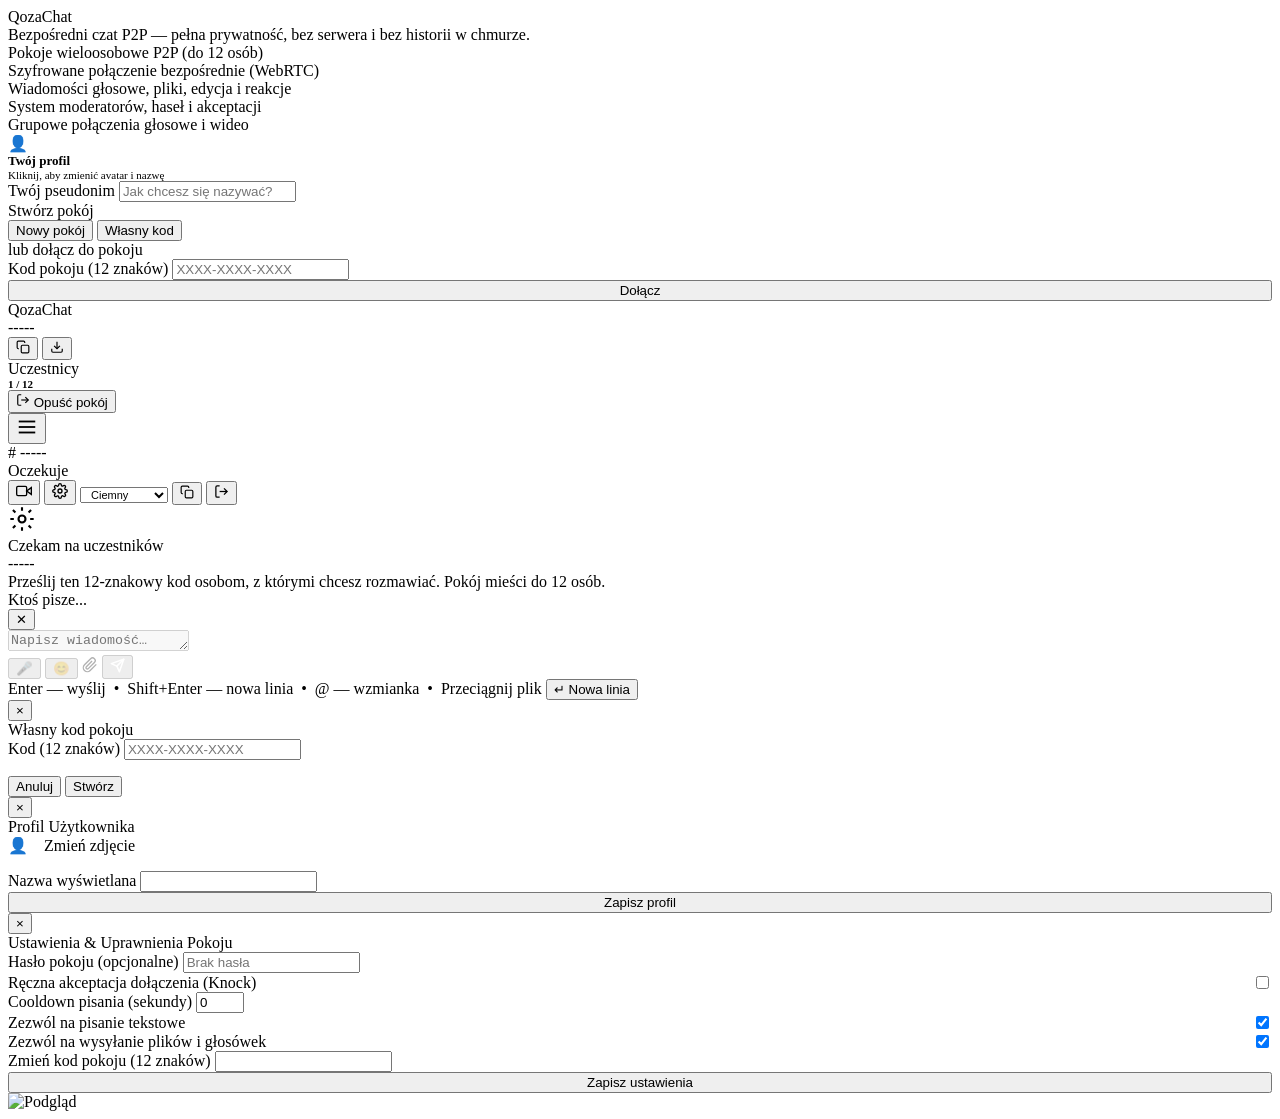
==== beta.html @ 12f235bd "Create beta.html" ====
<!DOCTYPE html>
<html lang="pl">
<head>
<meta charset="UTF-8">
<meta name="viewport" content="width=device-width, initial-scale=1.0">
<title>QozaChat – Szyfrowany Czat P2P</title>
<script src="https://unpkg.com/peerjs@1.5.4/dist/peerjs.min.js"></script>
<link href="https://fonts.googleapis.com/css2?family=Inter:wght@400;500;600;700&display=swap" rel="stylesheet">
<link rel="stylesheet" href="css/styles.css">
</head>
<body>

<!-- LOBBY SCREEN -->
<div class="screen active" id="lobby">
  <div class="lobby-bg"></div>
  <div class="lobby-inner">
    <div class="lobby-brand">
      <div class="qoza-wordmark">Qoza<span>Chat</span></div>
      <div class="qoza-sub">Bezpośredni czat P2P — pełna prywatność, bez serwera i bez historii w chmurze.</div>
      <div class="feature-list">
        <div class="feat"><div class="feat-dot"></div>Pokoje wieloosobowe P2P (do 12 osób)</div>
        <div class="feat"><div class="feat-dot"></div>Szyfrowane połączenie bezpośrednie (WebRTC)</div>
        <div class="feat"><div class="feat-dot"></div>Wiadomości głosowe, pliki, edycja i reakcje</div>
        <div class="feat"><div class="feat-dot"></div>System moderatorów, haseł i akceptacji</div>
        <div class="feat"><div class="feat-dot"></div>Grupowe połączenia głosowe i wideo</div>
      </div>
    </div>

    <div class="lobby-form">
      <div class="profile-card-setup" id="profileCardSetup">
        <div class="profile-avatar-lg" id="profileAvatarDisplay">👤</div>
        <div>
          <div style="font-size:13px;font-weight:700">Twój profil</div>
          <div style="font-size:11px;color:var(--text2)">Kliknij, aby zmienić avatar i nazwę</div>
        </div>
      </div>

      <div class="form-section">
        <label class="form-label">Twój pseudonim</label>
        <input class="field" id="nameInput" type="text" placeholder="Jak chcesz się nazywać?" maxlength="20" autocomplete="off">
      </div>

      <div class="form-section">
        <label class="form-label">Stwórz pokój</label>
        <div class="row-gap">
          <button class="btn btn-acc" id="createBtn">Nowy pokój</button>
          <button class="btn btn-ghost" id="createNamedBtn">Własny kod</button>
        </div>
      </div>

      <div class="form-divider">lub dołącz do pokoju</div>

      <div class="form-section">
        <label class="form-label">Kod pokoju (12 znaków)</label>
        <input class="field field-code" id="roomInput" type="text" placeholder="XXXX-XXXX-XXXX" maxlength="14" autocomplete="off">
      </div>
      <button class="btn btn-ghost" id="joinBtn" style="width:100%">Dołącz</button>

      <div id="savedRoomsSection" style="display:none">
        <div class="form-divider">zapisane pokoje</div>
        <div class="saved-rooms" id="savedRoomsList"></div>
      </div>

      <div class="status-box" id="statusBox"></div>
    </div>
  </div>
</div>

<!-- CHAT SCREEN -->
<div class="screen" id="chat">
  <div class="mobile-overlay" id="mobileOverlay"></div>

  <!-- Sidebar -->
  <aside class="sidebar" id="sidebar">
    <div class="sb-head">
      <div class="sb-wordmark">Qoza<span>Chat</span></div>
      <div class="room-pill">
        <div class="room-pill-code" id="sbRoomCode">-----</div>
        <div class="room-pill-actions">
          <button class="icon-btn" id="copyCodeBtn" title="Kopiuj kod pokoju">
            <svg width="14" height="14" fill="none" stroke="currentColor" stroke-width="2" viewBox="0 0 24 24"><rect x="9" y="9" width="13" height="13" rx="2"/><path d="M5 15H4a2 2 0 0 1-2-2V4a2 2 0 0 1 2-2h9a2 2 0 0 1 2 2v1"/></svg>
          </button>
          <button class="icon-btn" id="exportBtn" title="Eksportuj historię">
            <svg width="14" height="14" fill="none" stroke="currentColor" stroke-width="2" viewBox="0 0 24 24"><path d="M21 15v4a2 2 0 0 1-2 2H5a2 2 0 0 1-2-2v-4"/><polyline points="7 10 12 15 17 10"/><line x1="12" y1="15" x2="12" y2="3"/></svg>
          </button>
        </div>
      </div>
    </div>

    <div class="sb-body">
      <div class="sb-section-header">
        <div class="sb-section-label">Uczestnicy</div>
        <div style="font-size:11px;color:var(--text3);font-weight:600" id="userCountBadge">1 / 12</div>
      </div>
      <div id="userList"></div>
    </div>

    <div class="sb-foot">
      <button class="leave-btn" id="leaveBtn">
        <svg width="14" height="14" fill="none" stroke="currentColor" stroke-width="2" viewBox="0 0 24 24"><path d="M9 21H5a2 2 0 0 1-2-2V5a2 2 0 0 1 2-2h4"/><polyline points="16 17 21 12 16 7"/><line x1="21" y1="12" x2="9" y2="12"/></svg>
        Opuść pokój
      </button>
    </div>
  </aside>

  <!-- Main Chat Area -->
  <div class="chat-main">
    <div class="chat-topbar">
      <div class="chat-topbar-left">
        <button class="sidebar-toggle" id="sidebarToggleBtn" title="Menu">
          <svg width="22" height="22" fill="none" stroke="currentColor" stroke-width="2" viewBox="0 0 24 24"><line x1="3" y1="12" x2="21" y2="12"/><line x1="3" y1="6" x2="21" y2="6"/><line x1="3" y1="18" x2="21" y2="18"/></svg>
        </button>
        <div class="chat-room-label" id="chatRoomLabel"># -----</div>
        <div class="status-badge badge-wait" id="statusBadge">
          <div class="dot connecting"></div> Oczekuje
        </div>
      </div>

      <div class="topbar-actions">
        <button class="icon-btn" id="callBtn" title="Połączenie głosowe/wideo">
          <svg width="16" height="16" fill="none" stroke="currentColor" stroke-width="2" viewBox="0 0 24 24"><path d="M23 7l-7 5 7 5V7z"/><rect x="1" y="5" width="15" height="14" rx="2" ry="2"/></svg>
        </button>

        <button class="icon-btn" id="roomSettingsBtn" title="Ustawienia pokoju">
          <svg width="16" height="16" fill="none" stroke="currentColor" stroke-width="2" viewBox="0 0 24 24"><circle cx="12" cy="12" r="3"/><path d="M19.4 15a1.65 1.65 0 0 0 .33 1.82l.06.06a2 2 0 0 1 0 2.83 2 2 0 0 1-2.83 0l-.06-.06a1.65 1.65 0 0 0-1.82-.33 1.65 1.65 0 0 0-1 1.51V21a2 2 0 0 1-2 2 2 2 0 0 1-2-2v-.09A1.65 1.65 0 0 0 9 19.4a1.65 1.65 0 0 0-1.82.33l-.06.06a2 2 0 0 1-2.83 0 2 2 0 0 1 0-2.83l.06-.06a1.65 1.65 0 0 0 .33-1.82 1.65 1.65 0 0 0-1.51-1H3a2 2 0 0 1-2-2 2 2 0 0 1 2-2h.09A1.65 1.65 0 0 0 4.6 9a1.65 1.65 0 0 0-.33-1.82l-.06-.06a2 2 0 0 1 0-2.83 2 2 0 0 1 2.83 0l.06.06a1.65 1.65 0 0 0 1.82.33H9a1.65 1.65 0 0 0 1-1.51V3a2 2 0 0 1 2-2 2 2 0 0 1 2 2v.09a1.65 1.65 0 0 0 1 1.51 1.65 1.65 0 0 0 1.82-.33l.06-.06a2 2 0 0 1 2.83 0 2 2 0 0 1 0 2.83l-.06.06a1.65 1.65 0 0 0-.33 1.82V9a1.65 1.65 0 0 0 1.51 1H21a2 2 0 0 1 2 2 2 2 0 0 1-2 2h-.09a1.65 1.65 0 0 0-1.51 1z"/></svg>
        </button>

        <select id="themeSelect" class="icon-btn" style="width:auto;padding:0 6px;font-size:11px" title="Motyw">
          <option value="default">Ciemny</option>
          <option value="midnight">Midnight</option>
          <option value="cyberpunk">Cyberpunk</option>
        </select>

        <button class="icon-btn" id="mobileCopyBtn" title="Kopiuj kod">
          <svg width="14" height="14" fill="none" stroke="currentColor" stroke-width="2" viewBox="0 0 24 24"><rect x="9" y="9" width="13" height="13" rx="2"/><path d="M5 15H4a2 2 0 0 1-2-2V4a2 2 0 0 1 2-2h9a2 2 0 0 1 2 2v1"/></svg>
        </button>

        <button class="icon-btn" id="mobileLeaveBtn" title="Opuść" style="color:var(--red)">
          <svg width="15" height="15" fill="none" stroke="currentColor" stroke-width="2" viewBox="0 0 24 24"><path d="M9 21H5a2 2 0 0 1-2-2V5a2 2 0 0 1 2-2h4"/><polyline points="16 17 21 12 16 7"/><line x1="21" y1="12" x2="9" y2="12"/></svg>
        </button>
      </div>
    </div>

    <!-- Video Grid Overlay -->
    <div class="video-grid" id="videoGrid"></div>

    <!-- Waiting Pane -->
    <div class="waiting-pane" id="waitingPane">
      <div class="waiting-graphic">
        <svg width="28" height="28" fill="none" stroke="currentColor" stroke-width="1.8" viewBox="0 0 24 24"><circle cx="12" cy="12" r="3"/><path d="M12 2v3M12 19v3M4.22 4.22l2.12 2.12M17.66 17.66l2.12 2.12M2 12h3M19 12h3M4.22 19.78l2.12-2.12M17.66 6.34l2.12-2.12"/></svg>
      </div>
      <div class="waiting-title">Czekam na uczestników</div>
      <div class="waiting-code-hint" id="waitingCode">-----</div>
      <div class="waiting-hint">Prześlij ten 12-znakowy kod osobom, z którymi chcesz rozmawiać. Pokój mieści do 12 osób.</div>
    </div>

    <!-- Typing Indicator Bar -->
    <div class="typing-bar" id="typingBar">
      <div class="typing-dots"><div class="td"></div><div class="td"></div><div class="td"></div></div>
      <span id="typingLabel">Ktoś pisze...</span>
    </div>

    <!-- Messages Container -->
    <div class="msgs" id="msgs" style="display:none"></div>

    <!-- Mentions Dropdown -->
    <div class="mentions-dropdown" id="mentionsDropdown"></div>

    <!-- Input Zone -->
    <div class="input-zone">
      <div class="reply-banner hidden" id="replyBanner">
        <span class="reply-text" id="replyText"></span>
        <button class="reply-close" id="replyClose">✕</button>
      </div>

      <div class="input-bar">
        <textarea class="chat-textarea" id="chatInput" placeholder="Napisz wiadomość… (użyj @ do wzmianki)" rows="1" disabled></textarea>

        <div class="input-actions">
          <button class="ia-btn" id="recordBtn" title="Nagraj głosówkę" disabled>🎤</button>
          <button class="ia-btn" id="emojiBtn" title="Emoji" disabled>😊</button>
          <label class="ia-btn" id="fileLabel" title="Wyślij plik" style="cursor:pointer;opacity:0.3;pointer-events:none">
            <svg width="16" height="16" fill="none" stroke="currentColor" stroke-width="2" viewBox="0 0 24 24"><path d="M21.44 11.05l-9.19 9.19a6 6 0 0 1-8.49-8.49l9.19-9.19a4 4 0 0 1 5.66 5.66L9.41 17.41a2 2 0 0 1-2.83-2.83l8.49-8.48"/></svg>
            <input type="file" id="fileInput" style="display:none" multiple>
          </label>

          <button class="send-btn" id="sendBtn" disabled>
            <svg width="15" height="15" fill="none" stroke="#fff" stroke-width="2.5" stroke-linecap="round" stroke-linejoin="round" viewBox="0 0 24 24"><line x1="22" y1="2" x2="11" y2="13"/><polygon points="22 2 15 22 11 13 2 9 22 2"/></svg>
          </button>
        </div>
      </div>

      <div class="input-hint">
        <span>Enter — wyślij &nbsp;•&nbsp; Shift+Enter — nowa linia &nbsp;•&nbsp; @ — wzmianka &nbsp;•&nbsp; Przeciągnij plik</span>
        <button class="mobile-newline-btn" id="mobileNewlineBtn">↵ Nowa linia</button>
      </div>
    </div>
  </div>
</div>

<!-- Custom Room Code Modal -->
<div class="modal-backdrop" id="customCodeModal">
  <div class="modal">
    <button class="modal-close" id="customCodeClose">×</button>
    <div class="modal-title">Własny kod pokoju</div>
    <label class="form-label">Kod (12 znaków)</label>
    <input class="field field-code" id="customCodeInput" type="text" placeholder="XXXX-XXXX-XXXX" maxlength="14" style="margin-bottom:16px">
    <div class="row-gap">
      <button class="btn btn-ghost" id="customCodeCancel">Anuluj</button>
      <button class="btn btn-acc" id="customCodeConfirm">Stwórz</button>
    </div>
    <div class="status-box" id="customCodeStatus"></div>
  </div>
</div>

<!-- User Profile Setup Modal -->
<div class="modal-backdrop" id="profileModal">
  <div class="modal">
    <button class="modal-close" id="profileModalClose">×</button>
    <div class="modal-title">Profil Użytkownika</div>
    <div style="display:flex;align-items:center;gap:16px;margin-bottom:16px">
      <div class="profile-avatar-lg" id="profileModalAvatarPrev">👤</div>
      <label class="btn btn-ghost" style="cursor:pointer">
        Zmień zdjęcie
        <input type="file" id="profileAvatarUpload" accept="image/*" style="display:none">
      </label>
    </div>
    <div class="form-section">
      <label class="form-label">Nazwa wyświetlana</label>
      <input class="field" id="profileNameInput" type="text" maxlength="20">
    </div>
    <button class="btn btn-acc" id="saveProfileBtn" style="width:100%">Zapisz profil</button>
  </div>
</div>

<!-- Room Settings & Permissions Modal -->
<div class="modal-backdrop" id="roomSettingsModal">
  <div class="modal">
    <button class="modal-close" id="roomSettingsClose">×</button>
    <div class="modal-title">Ustawienia & Uprawnienia Pokoju</div>
    
    <div class="form-section">
      <label class="form-label">Hasło pokoju (opcjonalne)</label>
      <input class="field" id="settingPassword" type="password" placeholder="Brak hasła">
    </div>

    <div class="form-section" style="display:flex;align-items:center;justify-content:space-between">
      <label class="form-label" style="margin:0">Ręczna akceptacja dołączenia (Knock)</label>
      <input type="checkbox" id="settingRequireApproval">
    </div>

    <div class="form-section">
      <label class="form-label">Cooldown pisania (sekundy)</label>
      <input class="field" id="settingSlowMode" type="number" min="0" max="60" value="0">
    </div>

    <div class="form-section" style="display:flex;align-items:center;justify-content:space-between">
      <label class="form-label" style="margin:0">Zezwól na pisanie tekstowe</label>
      <input type="checkbox" id="settingAllowText" checked>
    </div>

    <div class="form-section" style="display:flex;align-items:center;justify-content:space-between">
      <label class="form-label" style="margin:0">Zezwól na wysyłanie plików i głosówek</label>
      <input type="checkbox" id="settingAllowMedia" checked>
    </div>

    <div class="form-section">
      <label class="form-label">Zmień kod pokoju (12 znaków)</label>
      <input class="field field-code" id="settingNewCode" type="text" maxlength="14">
    </div>

    <button class="btn btn-acc" id="saveRoomSettingsBtn" style="width:100%">Zapisz ustawienia</button>
  </div>
</div>

<!-- Lightbox Modal -->
<div class="lightbox" id="lightbox">
  <img id="lightboxImg" src="" alt="Podgląd">
</div>

<!-- Emoji Picker Popup -->
<div class="emoji-picker" id="emojiPicker" style="display:none"></div>

<!-- Toast Alert -->
<div class="toast" id="toast"></div>

<!-- Scripts -->
<script src="js/config.js"></script>
<script src="js/db.js"></script>
<script src="js/permissions.js"></script>
<script src="js/webrtc.js"></script>
<script src="js/messages.js"></script>
<script src="js/audio.js"></script>
<script src="js/calls.js"></script>
<script src="js/ui.js"></script>
<script src="js/app.js"></script>
</body>
</html>
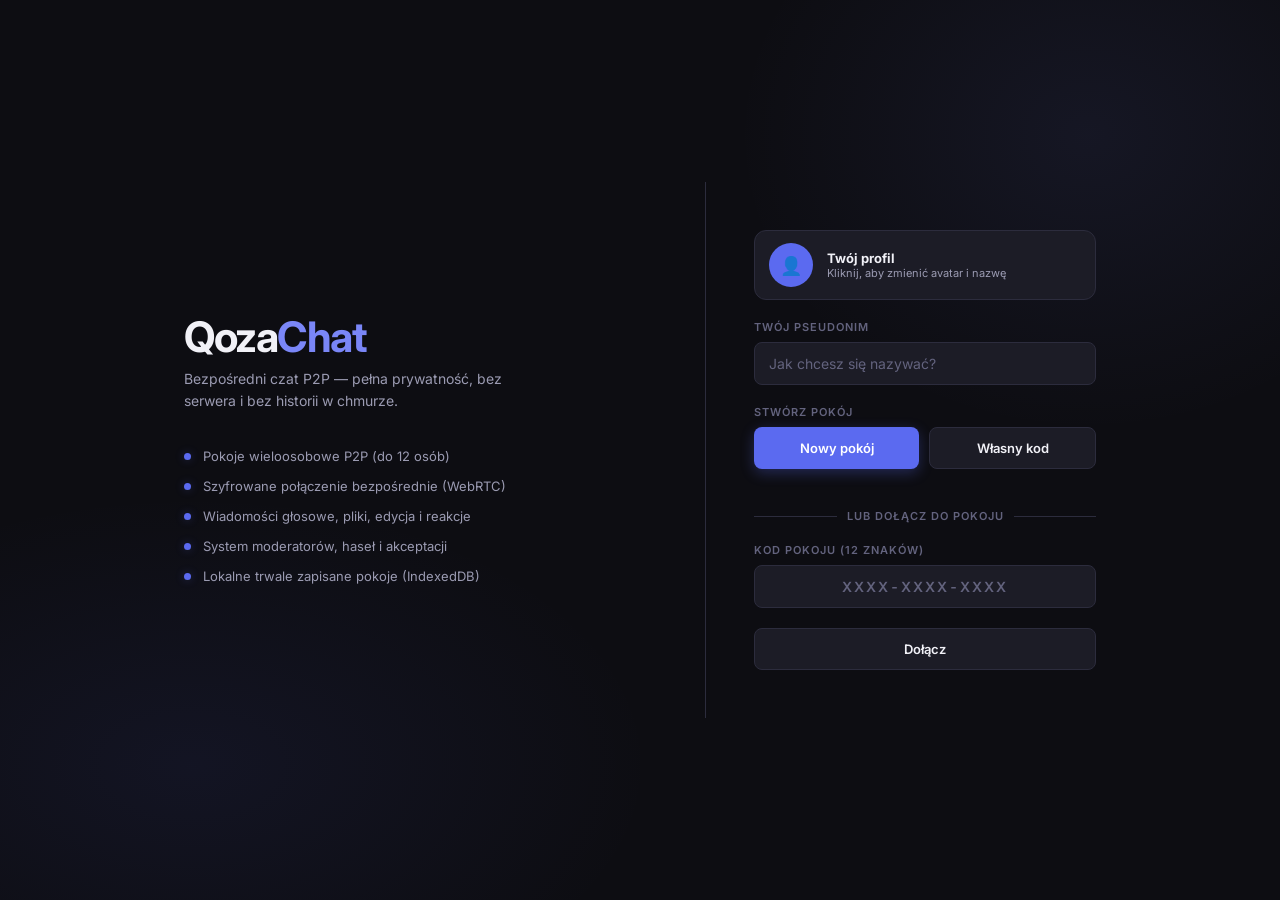
==== commit c2d923f5: "Update beta.html" ====
--- a/beta.html
+++ b/beta.html
@@ -2,7 +2,7 @@
 <html lang="pl">
 <head>
 <meta charset="UTF-8">
-<meta name="viewport" content="width=device-width, initial-scale=1.0">
+<meta name="viewport" content="width=device-width, initial-scale=1.0, maximum-scale=1.0, user-scalable=no">
 <title>QozaChat – Szyfrowany Czat P2P</title>
 <script src="https://unpkg.com/peerjs@1.5.4/dist/peerjs.min.js"></script>
 <link href="https://fonts.googleapis.com/css2?family=Inter:wght@400;500;600;700&display=swap" rel="stylesheet">
@@ -22,7 +22,7 @@
         <div class="feat"><div class="feat-dot"></div>Szyfrowane połączenie bezpośrednie (WebRTC)</div>
         <div class="feat"><div class="feat-dot"></div>Wiadomości głosowe, pliki, edycja i reakcje</div>
         <div class="feat"><div class="feat-dot"></div>System moderatorów, haseł i akceptacji</div>
-        <div class="feat"><div class="feat-dot"></div>Grupowe połączenia głosowe i wideo</div>
+        <div class="feat"><div class="feat-dot"></div>Lokalne trwale zapisane pokoje (IndexedDB)</div>
       </div>
     </div>
 
@@ -96,6 +96,9 @@
     </div>
 
     <div class="sb-foot">
+      <button class="btn btn-danger" id="deleteRoomBtn" style="display:none;width:100%;margin-bottom:6px">
+        🗑️ Usuń pokój
+      </button>
       <button class="leave-btn" id="leaveBtn">
         <svg width="14" height="14" fill="none" stroke="currentColor" stroke-width="2" viewBox="0 0 24 24"><path d="M9 21H5a2 2 0 0 1-2-2V5a2 2 0 0 1 2-2h4"/><polyline points="16 17 21 12 16 7"/><line x1="21" y1="12" x2="9" y2="12"/></svg>
         Opuść pokój
@@ -112,37 +115,22 @@
         </button>
         <div class="chat-room-label" id="chatRoomLabel"># -----</div>
         <div class="status-badge badge-wait" id="statusBadge">
-          <div class="dot connecting"></div> Oczekuje
+          <div class="dot connecting"></div> Online
         </div>
       </div>
 
       <div class="topbar-actions">
-        <button class="icon-btn" id="callBtn" title="Połączenie głosowe/wideo">
-          <svg width="16" height="16" fill="none" stroke="currentColor" stroke-width="2" viewBox="0 0 24 24"><path d="M23 7l-7 5 7 5V7z"/><rect x="1" y="5" width="15" height="14" rx="2" ry="2"/></svg>
-        </button>
-
         <button class="icon-btn" id="roomSettingsBtn" title="Ustawienia pokoju">
           <svg width="16" height="16" fill="none" stroke="currentColor" stroke-width="2" viewBox="0 0 24 24"><circle cx="12" cy="12" r="3"/><path d="M19.4 15a1.65 1.65 0 0 0 .33 1.82l.06.06a2 2 0 0 1 0 2.83 2 2 0 0 1-2.83 0l-.06-.06a1.65 1.65 0 0 0-1.82-.33 1.65 1.65 0 0 0-1 1.51V21a2 2 0 0 1-2 2 2 2 0 0 1-2-2v-.09A1.65 1.65 0 0 0 9 19.4a1.65 1.65 0 0 0-1.82.33l-.06.06a2 2 0 0 1-2.83 0 2 2 0 0 1 0-2.83l.06-.06a1.65 1.65 0 0 0 .33-1.82 1.65 1.65 0 0 0-1.51-1H3a2 2 0 0 1-2-2 2 2 0 0 1 2-2h.09A1.65 1.65 0 0 0 4.6 9a1.65 1.65 0 0 0-.33-1.82l-.06-.06a2 2 0 0 1 0-2.83 2 2 0 0 1 2.83 0l.06.06a1.65 1.65 0 0 0 1.82.33H9a1.65 1.65 0 0 0 1-1.51V3a2 2 0 0 1 2-2 2 2 0 0 1 2 2v.09a1.65 1.65 0 0 0 1 1.51 1.65 1.65 0 0 0 1.82-.33l.06-.06a2 2 0 0 1 2.83 0 2 2 0 0 1 0 2.83l-.06.06a1.65 1.65 0 0 0-.33 1.82V9a1.65 1.65 0 0 0 1.51 1H21a2 2 0 0 1 2 2 2 2 0 0 1-2 2h-.09a1.65 1.65 0 0 0-1.51 1z"/></svg>
         </button>
 
-        <select id="themeSelect" class="icon-btn" style="width:auto;padding:0 6px;font-size:11px" title="Motyw">
+        <select id="themeSelect" class="icon-btn" style="width:auto;padding:0 4px;font-size:11px" title="Motyw">
           <option value="default">Ciemny</option>
           <option value="midnight">Midnight</option>
           <option value="cyberpunk">Cyberpunk</option>
         </select>
-
-        <button class="icon-btn" id="mobileCopyBtn" title="Kopiuj kod">
-          <svg width="14" height="14" fill="none" stroke="currentColor" stroke-width="2" viewBox="0 0 24 24"><rect x="9" y="9" width="13" height="13" rx="2"/><path d="M5 15H4a2 2 0 0 1-2-2V4a2 2 0 0 1 2-2h9a2 2 0 0 1 2 2v1"/></svg>
-        </button>
-
-        <button class="icon-btn" id="mobileLeaveBtn" title="Opuść" style="color:var(--red)">
-          <svg width="15" height="15" fill="none" stroke="currentColor" stroke-width="2" viewBox="0 0 24 24"><path d="M9 21H5a2 2 0 0 1-2-2V5a2 2 0 0 1 2-2h4"/><polyline points="16 17 21 12 16 7"/><line x1="21" y1="12" x2="9" y2="12"/></svg>
-        </button>
-      </div>
-    </div>
-
-    <!-- Video Grid Overlay -->
-    <div class="video-grid" id="videoGrid"></div>
+      </div>
+    </div>
 
     <!-- Waiting Pane -->
     <div class="waiting-pane" id="waitingPane">
@@ -154,23 +142,28 @@
       <div class="waiting-hint">Prześlij ten 12-znakowy kod osobom, z którymi chcesz rozmawiać. Pokój mieści do 12 osób.</div>
     </div>
 
-    <!-- Typing Indicator Bar -->
+    <!-- Messages Container -->
+    <div class="msgs" id="msgs" style="display:none"></div>
+
+    <!-- Mentions Dropdown -->
+    <div class="mentions-dropdown" id="mentionsDropdown"></div>
+
+    <!-- Typing Indicator Bar (Right Above Input Zone) -->
     <div class="typing-bar" id="typingBar">
       <div class="typing-dots"><div class="td"></div><div class="td"></div><div class="td"></div></div>
       <span id="typingLabel">Ktoś pisze...</span>
     </div>
 
-    <!-- Messages Container -->
-    <div class="msgs" id="msgs" style="display:none"></div>
-
-    <!-- Mentions Dropdown -->
-    <div class="mentions-dropdown" id="mentionsDropdown"></div>
-
     <!-- Input Zone -->
-    <div class="input-zone">
+    <div class="input-zone" id="inputZone">
       <div class="reply-banner hidden" id="replyBanner">
         <span class="reply-text" id="replyText"></span>
         <button class="reply-close" id="replyClose">✕</button>
+      </div>
+
+      <div class="reply-banner hidden" id="editBanner" style="border-left-color: var(--yellow);">
+        <span class="reply-text" id="editText" style="color: var(--yellow);"></span>
+        <button class="reply-close" id="editClose">✕</button>
       </div>
 
       <div class="input-bar">
@@ -191,7 +184,7 @@
       </div>
 
       <div class="input-hint">
-        <span>Enter — wyślij &nbsp;•&nbsp; Shift+Enter — nowa linia &nbsp;•&nbsp; @ — wzmianka &nbsp;•&nbsp; Przeciągnij plik</span>
+        <span>Enter — wyślij &nbsp;•&nbsp; Shift+Enter — nowa linia &nbsp;•&nbsp; @ — wzmianka</span>
         <button class="mobile-newline-btn" id="mobileNewlineBtn">↵ Nowa linia</button>
       </div>
     </div>
@@ -233,6 +226,32 @@
   </div>
 </div>
 
+<!-- Custom Password Entry Modal -->
+<div class="modal-backdrop" id="passwordModal">
+  <div class="modal">
+    <button class="modal-close" id="passwordModalClose">×</button>
+    <div class="modal-title">Wymagane hasło</div>
+    <div style="font-size:13px;color:var(--text2);margin-bottom:12px">Ten pokój jest zabezpieczony hasłem. Wpisz hasło, aby dołączyć:</div>
+    <input class="field" id="passwordModalInput" type="password" placeholder="Hasło pokoju" style="margin-bottom:16px">
+    <div class="row-gap">
+      <button class="btn btn-ghost" id="passwordCancelBtn">Anuluj</button>
+      <button class="btn btn-acc" id="passwordConfirmBtn">Dołącz</button>
+    </div>
+  </div>
+</div>
+
+<!-- Custom Knock Approval Modal -->
+<div class="modal-backdrop" id="knockModal">
+  <div class="modal">
+    <div class="modal-title">Prośba o dołączenie</div>
+    <div style="font-size:14px;color:var(--text);margin-bottom:16px" id="knockUserLabel">Ktoś chce dołączyć do pokoju.</div>
+    <div class="row-gap">
+      <button class="btn btn-danger" id="knockRejectBtn">Odrzuć</button>
+      <button class="btn btn-acc" id="knockAcceptBtn">Zaakceptuj</button>
+    </div>
+  </div>
+</div>
+
 <!-- Room Settings & Permissions Modal -->
 <div class="modal-backdrop" id="roomSettingsModal">
   <div class="modal">
@@ -278,7 +297,10 @@
   <img id="lightboxImg" src="" alt="Podgląd">
 </div>
 
-<!-- Emoji Picker Popup -->
+<!-- Floating Reaction Picker Popover -->
+<div class="emoji-picker" id="reactionPickerModal" style="display:none"></div>
+
+<!-- Emoji Picker Popup for Input -->
 <div class="emoji-picker" id="emojiPicker" style="display:none"></div>
 
 <!-- Toast Alert -->
@@ -291,7 +313,6 @@
 <script src="js/webrtc.js"></script>
 <script src="js/messages.js"></script>
 <script src="js/audio.js"></script>
-<script src="js/calls.js"></script>
 <script src="js/ui.js"></script>
 <script src="js/app.js"></script>
 </body>
--- a/css/styles.css
+++ b/css/styles.css
@@ -0,0 +1,660 @@
+*,*::before,*::after{box-sizing:border-box;margin:0;padding:0}
+
+:root {
+  --bg0: #0d0d12;
+  --bg1: #13131a;
+  --bg2: #1c1c26;
+  --bg3: #262636;
+  --border: #2c2c3d;
+  --border-subtle: #232330;
+  --border2: #3f3f5a;
+  --acc: #5b6af0;
+  --acc2: #7a86f7;
+  --acc-dim: rgba(91,106,240,0.15);
+  --acc-glow: rgba(91,106,240,0.3);
+  --text: #f1f1f7;
+  --text2: #9b9bb2;
+  --text3: #63637e;
+  --green: #4ade80;
+  --red: #f87171;
+  --yellow: #fbbf24;
+  --r: 12px;
+  --r-sm: 8px;
+  --r-lg: 18px;
+  --r-xl: 24px;
+  --r-pill: 999px;
+}
+
+body.theme-midnight {
+  --bg0: #080b14;
+  --bg1: #0e1322;
+  --bg2: #161d33;
+  --bg3: #202a48;
+  --border: #273356;
+  --acc: #3b82f6;
+  --acc2: #60a5fa;
+  --acc-dim: rgba(59,130,246,0.15);
+  --acc-glow: rgba(59,130,246,0.3);
+}
+
+body.theme-cyberpunk {
+  --bg0: #0f051d;
+  --bg1: #18092e;
+  --bg2: #240d47;
+  --bg3: #351566;
+  --border: #4a1d8a;
+  --acc: #d946ef;
+  --acc2: #f0abfc;
+  --acc-dim: rgba(217,70,239,0.18);
+  --acc-glow: rgba(217,70,239,0.35);
+}
+
+html,body{height:100%;font-family:'Inter',system-ui,-apple-system,sans-serif;background:var(--bg0);color:var(--text);overflow:hidden;-webkit-font-smoothing:antialiased}
+
+.screen{display:none;height:100vh}
+.screen.active{display:flex}
+
+#lobby {
+  align-items:stretch;
+  justify-content:center;
+  position:relative;
+  overflow-y:auto;
+}
+
+.lobby-bg {
+  position:absolute;inset:0;
+  background:
+    radial-gradient(ellipse 60% 50% at 15% 85%, rgba(91,106,240,0.08) 0%, transparent 60%),
+    radial-gradient(ellipse 50% 60% at 85% 15%, rgba(122,134,247,0.08) 0%, transparent 55%);
+  pointer-events:none;
+}
+
+.lobby-inner {
+  display:flex;align-items:stretch;width:100%;max-width:960px;
+  margin:auto;padding:24px;position:relative;z-index:1;
+}
+
+.lobby-brand {
+  flex:1;display:flex;flex-direction:column;justify-content:center;
+  padding:64px 56px 64px 0;
+  border-right:1px solid var(--border);
+}
+
+.qoza-wordmark {
+  font-size:42px;font-weight:700;letter-spacing:-1.5px;color:var(--text);
+  line-height:1;margin-bottom:10px;
+}
+.qoza-wordmark span { color:var(--acc2); }
+
+.qoza-sub {
+  font-size:14px;color:var(--text2);font-weight:400;
+  line-height:1.6;max-width:320px;margin-bottom:36px;
+}
+
+.feature-list { display:flex;flex-direction:column;gap:14px; }
+.feat { display:flex;align-items:center;gap:12px;font-size:13px;color:var(--text2); }
+.feat-dot {
+  width:7px;height:7px;border-radius:50%;background:var(--acc);flex-shrink:0;
+  box-shadow:0 0 10px var(--acc-glow);
+}
+
+.lobby-form {
+  width:390px;flex-shrink:0;
+  display:flex;flex-direction:column;justify-content:center;
+  padding:48px 0 48px 48px;
+}
+
+.profile-card-setup {
+  display:flex;align-items:center;gap:14px;
+  background:var(--bg2);border:1px solid var(--border);
+  padding:12px 14px;border-radius:var(--r);margin-bottom:20px;
+  cursor:pointer;transition:border-color 0.2s;
+}
+.profile-card-setup:hover{border-color:var(--acc)}
+.profile-avatar-lg {
+  width:44px;height:44px;border-radius:50%;background:var(--acc);
+  display:flex;align-items:center;justify-content:center;
+  font-size:18px;font-weight:700;color:#fff;overflow:hidden;flex-shrink:0;
+}
+.profile-avatar-lg img {width:100%;height:100%;object-fit:cover}
+
+.form-section { margin-bottom:20px; }
+.form-label {
+  font-size:11px;font-weight:600;text-transform:uppercase;
+  letter-spacing:1px;color:var(--text3);margin-bottom:8px;display:block;
+}
+
+.field {
+  width:100%;background:var(--bg2);border:1px solid var(--border);
+  border-radius:var(--r-sm);padding:12px 14px;color:var(--text);
+  font-family:inherit;font-size:14px;outline:none;
+  transition:border-color 0.2s,box-shadow 0.2s;
+}
+.field:focus {
+  border-color:var(--acc);
+  box-shadow:0 0 0 3px var(--acc-dim);
+}
+.field::placeholder{color:var(--text3)}
+
+.field-code {
+  font-variant-numeric:tabular-nums;
+  letter-spacing:2px;font-size:14px;text-transform:uppercase;
+  font-weight:600;text-align:center;
+}
+
+.row-gap { display:flex;gap:10px; }
+
+.btn {
+  flex:1;padding:12px 18px;border:none;border-radius:var(--r-sm);
+  font-family:inherit;font-size:13px;font-weight:600;cursor:pointer;
+  transition:all 0.18s ease;display:flex;align-items:center;justify-content:center;gap:7px;
+  white-space:nowrap;user-select:none;
+}
+.btn-acc {
+  background:var(--acc);color:#fff;
+  box-shadow:0 4px 14px var(--acc-glow);
+}
+.btn-acc:hover{background:var(--acc2);transform:translateY(-1px);box-shadow:0 6px 18px var(--acc-glow)}
+.btn-acc:active{transform:none}
+.btn-ghost {
+  background:var(--bg2);color:var(--text);border:1px solid var(--border);
+}
+.btn-ghost:hover{border-color:var(--acc);color:var(--acc2);background:var(--acc-dim)}
+.btn-danger {
+  background:rgba(248,113,113,0.15);color:var(--red);border:1px solid rgba(248,113,113,0.3);
+}
+.btn-danger:hover{background:rgba(248,113,113,0.25)}
+
+.form-divider {
+  display:flex;align-items:center;gap:10px;
+  color:var(--text3);font-size:11px;font-weight:600;text-transform:uppercase;
+  letter-spacing:1px;margin:20px 0;
+}
+.form-divider::before,.form-divider::after{content:'';flex:1;height:1px;background:var(--border)}
+
+.saved-rooms { margin-top:0;display:flex;flex-direction:column;gap:6px }
+.saved-room-item {
+  display:flex;align-items:center;justify-content:space-between;
+  padding:10px 14px;background:var(--bg2);border:1px solid var(--border);
+  border-radius:var(--r-sm);cursor:pointer;transition:all 0.15s;
+}
+.saved-room-item:hover{border-color:var(--acc);background:var(--bg3)}
+.saved-room-code{font-size:13px;font-weight:700;letter-spacing:1px;color:var(--acc2)}
+.saved-room-name{font-size:12px;color:var(--text2);margin-top:2px}
+.saved-room-del{
+  background:none;border:none;color:var(--text3);cursor:pointer;
+  padding:4px;border-radius:4px;transition:color 0.15s;font-size:16px;line-height:1;
+}
+.saved-room-del:hover{color:var(--red)}
+
+.status-box {
+  margin-top:16px;padding:11px 14px;border-radius:var(--r-sm);
+  font-size:13px;display:none;line-height:1.4;
+}
+.status-box.info{display:block;background:var(--acc-dim);border:1px solid rgba(91,106,240,0.3);color:var(--acc2)}
+.status-box.error{display:block;background:rgba(248,113,113,0.1);border:1px solid rgba(248,113,113,0.3);color:var(--red)}
+
+#chat{flex-direction:row;width:100%;height:100vh;position:relative}
+
+.sidebar {
+  width:290px;min-width:290px;background:var(--bg1);
+  border-right:1px solid var(--border);display:flex;flex-direction:column;
+  z-index:20;transition:transform 0.3s ease;
+}
+
+.sb-head { padding:18px 16px;border-bottom:1px solid var(--border); }
+.sb-wordmark{ font-size:17px;font-weight:700;letter-spacing:-0.5px;color:var(--text);margin-bottom:14px; }
+.sb-wordmark span{color:var(--acc2)}
+
+.room-pill {
+  background:var(--bg2);border:1px solid var(--border);border-radius:var(--r-sm);
+  padding:8px 12px;display:flex;align-items:center;justify-content:space-between;
+}
+.room-pill-code{ font-size:12px;font-weight:700;letter-spacing:1px;color:var(--acc2);overflow:hidden;text-overflow:ellipsis; }
+.room-pill-actions{display:flex;gap:4px;flex-shrink:0}
+.icon-btn{
+  background:none;border:none;color:var(--text2);cursor:pointer;
+  width:28px;height:28px;border-radius:6px;display:flex;align-items:center;justify-content:center;
+  transition:all 0.15s;
+}
+.icon-btn:hover{color:var(--text);background:var(--bg3)}
+
+.sb-body{flex:1;overflow-y:auto;padding:16px}
+.sb-section-header{display:flex;align-items:center;justify-content:space-between;margin-bottom:10px}
+.sb-section-label{font-size:11px;font-weight:600;text-transform:uppercase;letter-spacing:1px;color:var(--text3)}
+
+.user-row{
+  display:flex;align-items:center;gap:10px;padding:8px 10px;
+  border-radius:var(--r-sm);margin-bottom:4px;position:relative;
+  transition:background 0.15s;
+}
+.user-row:hover{background:var(--bg2)}
+.user-row.me{background:var(--acc-dim)}
+
+.avatar{
+  width:34px;height:34px;border-radius:50%;
+  display:flex;align-items:center;justify-content:center;
+  font-size:13px;font-weight:700;flex-shrink:0;color:#fff;
+  overflow:hidden;background:var(--acc);position:relative;
+}
+.avatar img{width:100%;height:100%;object-fit:cover}
+
+.user-details{flex:1;min-width:0}
+.user-uname-row{display:flex;align-items:center;gap:6px}
+.user-uname{font-size:13px;font-weight:600;white-space:nowrap;overflow:hidden;text-overflow:ellipsis}
+.role-badge{
+  font-size:9px;padding:1px 5px;border-radius:4px;font-weight:700;text-transform:uppercase;
+}
+.role-owner{background:rgba(251,191,36,0.2);color:var(--yellow);border:1px solid rgba(251,191,36,0.4)}
+.role-admin{background:rgba(122,134,247,0.2);color:var(--acc2);border:1px solid rgba(122,134,247,0.4)}
+
+.user-state{font-size:11px;color:var(--text3);display:flex;align-items:center;gap:5px;margin-top:2px}
+
+.user-mod-actions{
+  display:none;position:absolute;right:8px;top:50%;transform:translateY(-50%);
+  background:var(--bg2);border:1px solid var(--border);border-radius:6px;padding:2px;gap:2px;
+}
+.user-row:hover .user-mod-actions{display:flex}
+
+.dot{width:6px;height:6px;border-radius:50%;background:var(--text3);flex-shrink:0}
+.dot.on{background:var(--green);box-shadow:0 0 6px rgba(74,222,128,0.6)}
+.dot.connecting{background:var(--yellow);animation:blink 1s infinite}
+.dot.muted{background:var(--red)}
+
+@keyframes blink{0%,100%{opacity:1}50%{opacity:0.3}}
+
+.sb-foot{padding:14px 16px;border-top:1px solid var(--border);display:flex;flex-direction:column;gap:8px}
+.leave-btn{
+  width:100%;padding:10px;background:transparent;
+  border:1px solid rgba(248,113,113,0.25);border-radius:var(--r-sm);
+  color:var(--red);font-family:inherit;font-size:13px;font-weight:600;cursor:pointer;
+  transition:all 0.15s;display:flex;align-items:center;justify-content:center;gap:8px;
+}
+.leave-btn:hover{background:rgba(248,113,113,0.1);border-color:var(--red)}
+
+.chat-main{flex:1;display:flex;flex-direction:column;min-width:0;background:var(--bg0);position:relative}
+
+.chat-topbar{
+  padding:12px 20px;border-bottom:1px solid var(--border);
+  display:flex;align-items:center;justify-content:space-between;
+  background:var(--bg1);flex-shrink:0;z-index:5;
+}
+.chat-topbar-left{display:flex;align-items:center;gap:10px}
+.sidebar-toggle{display:none;background:none;border:none;color:var(--text);cursor:pointer;padding:4px}
+
+.chat-room-label{font-size:15px;font-weight:700;color:var(--text);letter-spacing:0.5px}
+
+.status-badge{
+  font-size:12px;padding:4px 10px;border-radius:var(--r-pill);font-weight:500;
+  display:flex;align-items:center;gap:6px;
+}
+.badge-ok{background:rgba(74,222,128,0.12);border:1px solid rgba(74,222,128,0.3);color:var(--green)}
+.badge-wait{background:rgba(251,191,36,0.12);border:1px solid rgba(251,191,36,0.3);color:var(--yellow)}
+.badge-off{background:rgba(248,113,113,0.12);border:1px solid rgba(248,113,113,0.3);color:var(--red)}
+
+.topbar-actions{display:flex;gap:6px;align-items:center}
+
+.waiting-pane{
+  flex:1;display:flex;flex-direction:column;align-items:center;justify-content:center;
+  gap:16px;color:var(--text2);text-align:center;padding:40px 20px;
+}
+.waiting-pane.hidden{display:none}
+.waiting-graphic{
+  width:68px;height:68px;border-radius:50%;border:2px dashed var(--border2);
+  display:flex;align-items:center;justify-content:center;color:var(--acc2);
+  animation:spin 12s linear infinite;
+}
+@keyframes spin{to{transform:rotate(360deg)}}
+.waiting-title{font-size:16px;font-weight:600;color:var(--text)}
+.waiting-hint{font-size:13px;color:var(--text2);max-width:340px;line-height:1.5}
+.waiting-code-hint{
+  font-family:monospace;font-size:18px;font-weight:700;
+  letter-spacing:2px;color:var(--acc2);
+  background:var(--acc-dim);padding:10px 20px;border-radius:var(--r-sm);
+  border:1px solid rgba(91,106,240,0.3);user-select:all;
+}
+
+.video-grid {
+  display:none;grid-template-columns:repeat(auto-fit, minmax(200px, 1fr));gap:10px;
+  padding:12px 16px;background:var(--bg1);border-bottom:1px solid var(--border);
+  max-height:240px;overflow-y:auto;
+}
+.video-grid.active { display:grid; }
+.video-card {
+  position:relative;background:#000;border-radius:var(--r-sm);overflow:hidden;
+  aspect-ratio:16/9;border:1px solid var(--border);
+}
+.video-card video { width:100%;height:100%;object-fit:cover; }
+.video-label {
+  position:absolute;bottom:6px;left:8px;background:rgba(0,0,0,0.6);
+  padding:2px 8px;border-radius:4px;font-size:11px;color:#fff;
+}
+
+.typing-bar {
+  display:none;align-items:center;gap:8px;padding:6px 20px;
+  background:var(--bg1);border-top:1px solid var(--border);
+  font-size:12px;color:var(--acc2);font-weight:500;
+}
+.typing-bar.active { display:flex; }
+.typing-bar-avatars { display:flex;gap:-6px; }
+
+.msgs{
+  flex:1;overflow-y:auto;padding:20px;
+  display:flex;flex-direction:column;gap:12px;
+}
+.msgs::-webkit-scrollbar{width:5px}
+.msgs::-webkit-scrollbar-thumb{background:var(--border);border-radius:4px}
+
+.sys-msg{
+  text-align:center;font-size:12px;color:var(--text3);padding:8px 0;
+  display:flex;align-items:center;gap:12px;margin:4px 0;
+}
+.sys-msg::before,.sys-msg::after{content:'';flex:1;height:1px;background:var(--border)}
+
+.msg-group{
+  display:flex;flex-direction:column;max-width:100%;
+  animation:popIn 0.2s cubic-bezier(0.16,1,0.3,1) both;
+}
+@keyframes popIn{from{opacity:0;transform:translateY(6px)}to{opacity:1;transform:translateY(0)}}
+
+.msg-group.mine{align-items:flex-end}
+.msg-group.theirs{align-items:flex-start}
+
+.msg-header{
+  font-size:11px;color:var(--text3);padding:0 4px;margin-bottom:4px;
+  display:flex;align-items:center;gap:8px;
+}
+.msg-author{color:var(--text2);font-weight:600}
+.edited-tag{font-style:italic;opacity:0.8;font-size:10px}
+
+.bubble-wrap{
+  position:relative;display:flex;align-items:center;gap:6px;max-width:80%;
+}
+.msg-group.mine .bubble-wrap{flex-direction:row-reverse}
+
+.bubble-actions{
+  opacity:0;visibility:hidden;gap:2px;
+  position:relative;
+  background:var(--bg2);border:1px solid var(--border);border-radius:var(--r-sm);
+  padding:2px;box-shadow:0 4px 12px rgba(0,0,0,0.3);
+  transition:opacity 0.15s ease, visibility 0.15s;
+  flex-shrink:0;
+}
+.bubble-wrap:hover .bubble-actions,
+.bubble-wrap.touch-active .bubble-actions {opacity:1;visibility:visible}
+
+.bact{
+  background:none;border:none;color:var(--text2);cursor:pointer;
+  width:26px;height:26px;border-radius:4px;
+  display:flex;align-items:center;justify-content:center;font-size:12px;
+  transition:all 0.15s;
+}
+.bact:hover{color:var(--text);background:var(--bg3)}
+.bact.del:hover{color:var(--red);background:rgba(248,113,113,0.15)}
+
+.bubble{
+  padding:10px 14px;border-radius:var(--r);
+  font-size:14px;line-height:1.5;word-break:break-word;
+  box-shadow:0 2px 6px rgba(0,0,0,0.15);
+}
+.msg-group.mine .bubble{
+  background:var(--acc);color:#fff;
+  border-bottom-right-radius:2px;
+}
+.msg-group.theirs .bubble{
+  background:var(--bg2);color:var(--text);
+  border:1px solid var(--border);border-bottom-left-radius:2px;
+}
+
+.mention-tag {
+  background:rgba(251,191,36,0.25);color:var(--yellow);
+  padding:1px 6px;border-radius:4px;font-weight:600;
+}
+
+.msg-highlight {
+  animation:highlightGlow 1.5s ease;
+}
+@keyframes highlightGlow {
+  0%{box-shadow:0 0 0 3px var(--acc2)}
+  100%{box-shadow:none}
+}
+
+.msg-deleted{
+  font-size:13px;color:var(--text3);font-style:italic;
+  padding:8px 12px;background:var(--bg2);border-radius:var(--r-sm);
+  border:1px dashed var(--border);
+}
+
+.reactions-bar{
+  display:flex;gap:4px;flex-wrap:wrap;margin-top:4px;
+}
+.msg-group.mine .reactions-bar{justify-content:flex-end}
+.msg-group.theirs .reactions-bar{justify-content:flex-start}
+
+.reaction-chip{
+  display:flex;align-items:center;gap:4px;font-size:12px;
+  background:var(--bg2);border:1px solid var(--border);
+  border-radius:var(--r-pill);padding:2px 8px;cursor:pointer;
+  transition:all 0.15s;user-select:none;
+}
+.reaction-chip:hover,.reaction-chip.mine{
+  border-color:var(--acc);background:var(--acc-dim);
+}
+.reaction-chip .cnt{color:var(--text2);font-size:11px;font-weight:600}
+
+.audio-bubble {
+  display:flex;align-items:center;gap:10px;
+  background:var(--bg2);border:1px solid var(--border);border-radius:var(--r);
+  padding:10px 14px;min-width:240px;
+}
+.audio-play-btn {
+  width:36px;height:36px;border-radius:50%;background:var(--acc);border:none;
+  color:#fff;cursor:pointer;display:flex;align-items:center;justify-content:center;
+  flex-shrink:0;transition:transform 0.15s;
+}
+.audio-play-btn:hover{transform:scale(1.05)}
+.audio-wave {
+  flex:1;height:24px;display:flex;align-items:center;gap:2px;
+}
+.audio-bar {
+  flex:1;height:100%;background:var(--border2);border-radius:2px;
+  transition:height 0.1s, background 0.1s;
+}
+.audio-bar.active { background:var(--acc2); }
+.audio-time { font-size:11px;color:var(--text2);min-width:32px;text-align:right; }
+
+.file-bubble{
+  display:flex;align-items:center;gap:12px;
+  background:var(--bg2);border:1px solid var(--border);border-radius:var(--r);
+  padding:10px 14px;min-width:220px;max-width:320px;
+}
+.file-icon{
+  width:40px;height:40px;border-radius:10px;background:var(--acc-dim);
+  display:flex;align-items:center;justify-content:center;font-size:20px;flex-shrink:0;
+}
+.file-info{min-width:0;flex:1}
+.file-name{font-size:13px;font-weight:600;white-space:nowrap;overflow:hidden;text-overflow:ellipsis}
+.file-size{font-size:11px;color:var(--text2);margin-top:2px}
+
+.img-bubble{
+  max-width:300px;border-radius:var(--r);overflow:hidden;cursor:pointer;
+  border:1px solid var(--border);background:var(--bg2);
+}
+.img-bubble img{width:100%;max-height:350px;object-fit:cover;display:block;transition:opacity 0.2s}
+.img-bubble img:hover{opacity:0.9}
+
+.poll-bubble {
+  background:var(--bg2);border:1px solid var(--border);border-radius:var(--r);
+  padding:14px;min-width:260px;display:flex;flex-direction:column;gap:10px;
+}
+.poll-title { font-weight:700;font-size:14px; }
+.poll-option {
+  display:flex;align-items:center;justify-content:space-between;
+  padding:8px 12px;background:var(--bg1);border:1px solid var(--border);
+  border-radius:var(--r-sm);cursor:pointer;position:relative;overflow:hidden;
+}
+.poll-option-fill {
+  position:absolute;left:0;top:0;bottom:0;background:var(--acc-dim);
+  transition:width 0.3s ease;z-index:0;
+}
+.poll-option-text { position:relative;z-index:1;font-size:13px; }
+.poll-option-cnt { position:relative;z-index:1;font-size:12px;font-weight:700;color:var(--acc2); }
+
+.input-zone{
+  padding:12px 20px 14px;border-top:1px solid var(--border);
+  background:var(--bg1);flex-shrink:0;position:relative;
+}
+
+.reply-banner{
+  display:flex;align-items:center;justify-content:space-between;
+  background:var(--bg2);border-left:3px solid var(--acc);
+  border-radius:0 var(--r-sm) var(--r-sm) 0;padding:8px 12px;
+  font-size:12px;color:var(--text2);margin-bottom:10px;
+}
+.reply-banner.hidden{display:none}
+.reply-text{flex:1;white-space:nowrap;overflow:hidden;text-overflow:ellipsis;margin-right:10px}
+.reply-close{background:none;border:none;color:var(--text3);cursor:pointer;font-size:16px}
+.reply-close:hover{color:var(--red)}
+
+.input-bar{
+  display:flex;align-items:center;gap:8px;
+  background:var(--bg2);border:1px solid var(--border);border-radius:var(--r);
+  padding:6px 12px;transition:border-color 0.18s,box-shadow 0.18s;
+  min-height:48px;
+}
+.input-bar:focus-within{border-color:var(--acc);box-shadow:0 0 0 3px var(--acc-dim)}
+
+.chat-textarea{
+  flex:1;background:none;border:none;outline:none;color:var(--text);
+  font-family:inherit;font-size:14px;resize:none;line-height:1.4;
+  max-height:120px;overflow-y:auto;padding:6px 0;margin:0;
+  display:block;vertical-align:middle;
+}
+.chat-textarea::placeholder{color:var(--text3)}
+.chat-textarea::-webkit-scrollbar{width:4px}
+.chat-textarea::-webkit-scrollbar-thumb{background:var(--border)}
+
+.input-actions{display:flex;align-items:center;gap:4px;flex-shrink:0}
+.ia-btn{
+  background:none;border:none;color:var(--text2);cursor:pointer;
+  width:32px;height:32px;border-radius:6px;
+  display:flex;align-items:center;justify-content:center;font-size:16px;
+  transition:all 0.15s;
+}
+.ia-btn:hover{color:var(--text);background:var(--bg3)}
+.ia-btn:disabled{opacity:0.3;cursor:not-allowed}
+.ia-btn.recording { color:var(--red);animation:blink 1s infinite; }
+
+.send-btn{
+  width:36px;height:36px;border-radius:8px;border:none;
+  background:var(--acc);color:#fff;cursor:pointer;display:flex;align-items:center;justify-content:center;
+  transition:all 0.18s;box-shadow:0 2px 10px var(--acc-glow);flex-shrink:0;
+}
+.send-btn:hover{background:var(--acc2);transform:scale(1.04)}
+.send-btn:active{transform:scale(0.96)}
+.send-btn:disabled{opacity:0.3;cursor:not-allowed;transform:none;box-shadow:none}
+
+.input-hint{font-size:11px;color:var(--text3);margin-top:6px;display:flex;justify-content:space-between;align-items:center}
+.mobile-newline-btn{display:none;background:none;border:none;color:var(--acc2);font-size:11px;cursor:pointer}
+
+.mentions-dropdown {
+  position:absolute;bottom:100%;left:20px;right:20px;
+  background:var(--bg2);border:1px solid var(--border);border-radius:var(--r-sm);
+  max-height:160px;overflow-y:auto;box-shadow:0 -8px 24px rgba(0,0,0,0.5);
+  display:none;flex-direction:column;z-index:100;
+}
+.mentions-dropdown.active { display:flex; }
+.mention-item {
+  padding:8px 12px;display:flex;align-items:center;gap:10px;
+  cursor:pointer;font-size:13px;transition:background 0.12s;
+}
+.mention-item:hover { background:var(--bg3); }
+
+.emoji-picker{
+  position:absolute;bottom:85px;right:20px;
+  background:var(--bg2);border:1px solid var(--border);border-radius:var(--r);
+  padding:10px;display:flex;gap:6px;flex-wrap:wrap;width:220px;
+  box-shadow:0 12px 32px rgba(0,0,0,0.6);z-index:100;
+  animation:popIn 0.15s ease;
+}
+.ep-em{
+  width:32px;height:32px;border-radius:6px;border:none;background:none;
+  font-size:18px;cursor:pointer;display:flex;align-items:center;justify-content:center;
+  transition:background 0.12s;
+}
+.ep-em:hover{background:var(--bg3)}
+
+.modal-backdrop{
+  display:none;position:fixed;inset:0;background:rgba(0,0,0,0.75);
+  z-index:200;align-items:center;justify-content:center;backdrop-filter:blur(4px);padding:16px;
+}
+.modal-backdrop.open{display:flex}
+.modal{
+  background:var(--bg2);border:1px solid var(--border);border-radius:var(--r-xl);
+  padding:24px;width:100%;max-width:420px;
+  box-shadow:0 20px 50px rgba(0,0,0,0.7);animation:popIn 0.2s ease;
+  max-height:90vh;overflow-y:auto;
+}
+.modal-title{font-size:17px;font-weight:700;margin-bottom:16px}
+.modal-close{
+  float:right;background:none;border:none;color:var(--text2);
+  cursor:pointer;font-size:20px;margin-top:-4px;
+}
+.modal-close:hover{color:var(--text)}
+
+.tab-nav { display:flex;gap:4px;border-bottom:1px solid var(--border);margin-bottom:16px; }
+.tab-btn {
+  padding:8px 12px;background:none;border:none;color:var(--text2);
+  font-size:13px;font-weight:600;cursor:pointer;border-bottom:2px solid transparent;
+}
+.tab-btn.active { color:var(--acc2);border-bottom-color:var(--acc); }
+
+.lightbox{
+  display:none;position:fixed;inset:0;background:rgba(0,0,0,0.92);
+  z-index:300;align-items:center;justify-content:center;cursor:zoom-out;padding:20px;
+}
+.lightbox.open{display:flex}
+.lightbox img{max-width:95vw;max-height:92vh;border-radius:var(--r);object-fit:contain}
+
+.toast{
+  position:fixed;bottom:24px;left:50%;transform:translateX(-50%) translateY(60px);
+  background:var(--bg2);border:1px solid var(--border);border-radius:var(--r-sm);
+  padding:10px 18px;font-size:13px;font-weight:600;
+  box-shadow:0 8px 24px rgba(0,0,0,0.6);z-index:999;
+  transition:transform 0.25s cubic-bezier(0.34,1.56,0.64,1),opacity 0.25s;
+  opacity:0;pointer-events:none;white-space:nowrap;color:var(--text);
+}
+.toast.show{transform:translateX(-50%) translateY(0);opacity:1}
+
+.drop-overlay{
+  display:none;position:fixed;inset:0;background:rgba(91,106,240,0.15);
+  border:3px dashed var(--acc);z-index:150;
+  align-items:center;justify-content:center;flex-direction:column;gap:12px;
+  color:var(--acc2);font-size:18px;font-weight:600;backdrop-filter:blur(3px);
+}
+.drop-overlay.active{display:flex}
+
+.mobile-overlay {
+  display:none;position:fixed;inset:0;background:rgba(0,0,0,0.6);z-index:19;
+}
+.mobile-overlay.active { display:block; }
+
+@media(max-width:768px){
+  .lobby-brand{display:none}
+  .lobby-inner{padding:0 16px}
+  .lobby-form{width:100%;padding:32px 0}
+  
+  .sidebar {
+    position:fixed;top:0;bottom:0;left:0;
+    transform:translateX(-100%);
+    box-shadow:8px 0 32px rgba(0,0,0,0.5);
+  }
+  .sidebar.mobile-open {
+    transform:translateX(0);
+  }
+  .sidebar-toggle { display:flex; }
+  
+  .bubble-wrap{max-width:92%}
+  .input-hint span { display:none; }
+  .mobile-newline-btn { display:inline-block; }
+}
